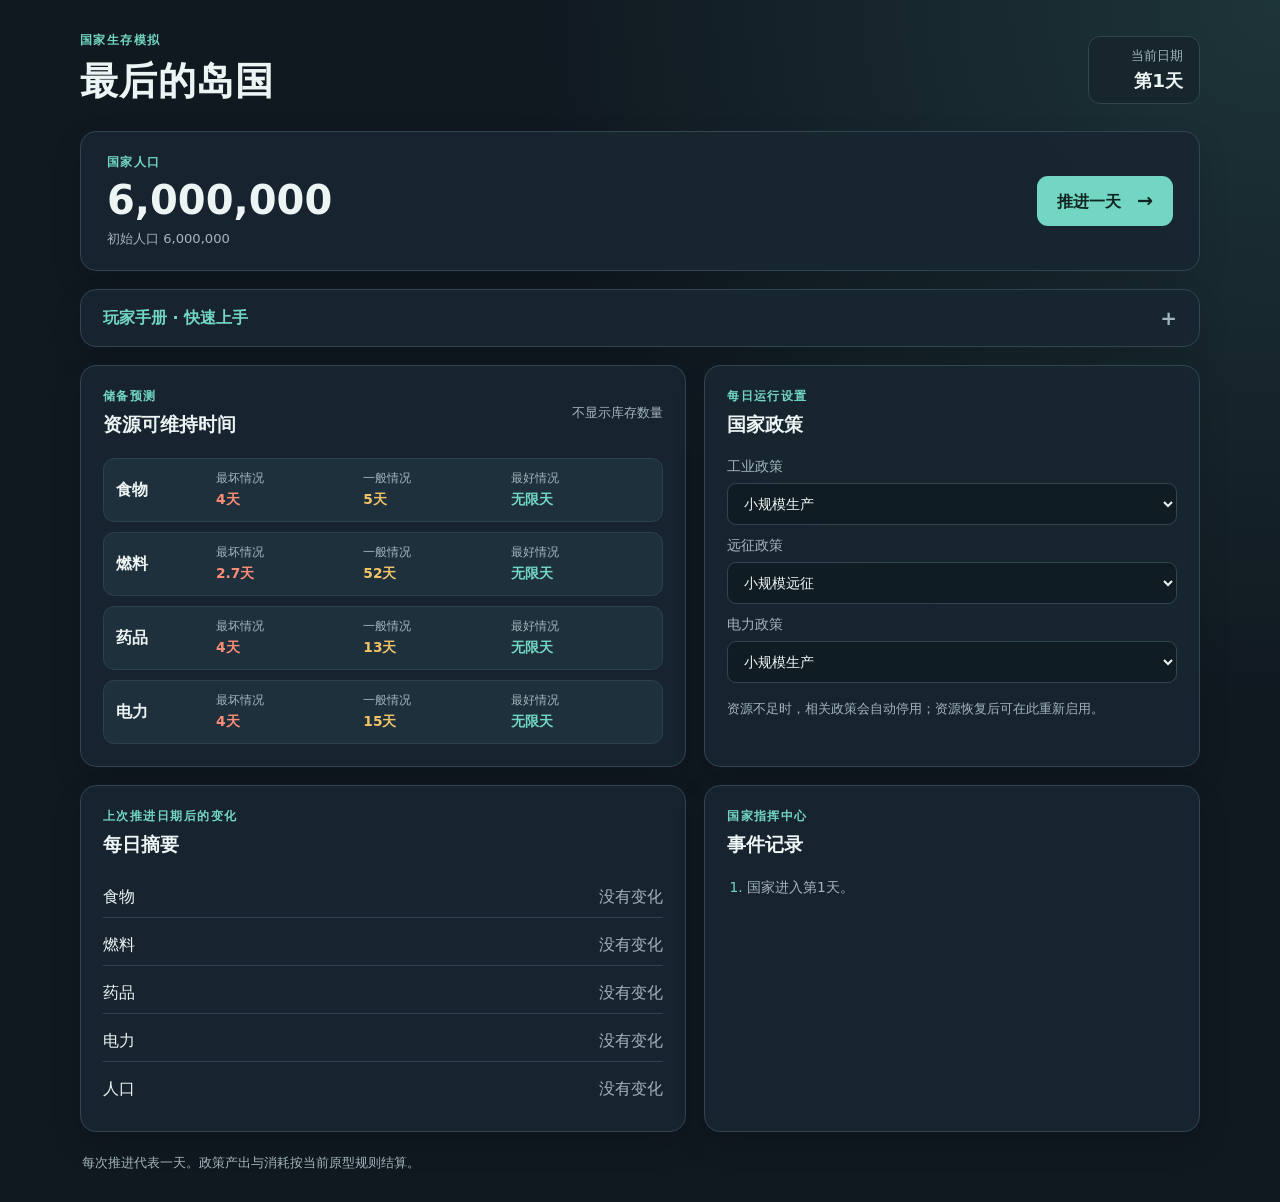
==== webgame/index.html @ 4c0531fa "Add files via upload" ====
<!doctype html>
<html lang="zh-CN">
<head>
  <meta charset="utf-8">
  <meta name="viewport" content="width=device-width, initial-scale=1">
  <meta name="theme-color" content="#101820">
  <title>最后的岛国</title>
  <link rel="stylesheet" href="style.css">
</head>
<body>
  <div class="page-shell">
    <header class="topbar">
      <div>
        <p class="eyebrow">国家生存模拟</p>
        <h1>最后的岛国</h1>
      </div>
      <div class="day-badge"><span>当前日期</span><strong id="day-number">第1天</strong></div>
    </header>

    <main>
      <section class="overview panel">
        <div>
          <p class="eyebrow">国家人口</p>
          <div class="population-number" id="population-number">6,000,000</div>
          <p class="muted">初始人口 <span id="initial-population">6,000,000</span></p>
        </div>
        <button class="advance-button" id="advance-button" type="button">推进一天 <span aria-hidden="true">→</span></button>
      </section>

      <details class="handbook panel">
        <summary>玩家手册 · 快速上手</summary>
        <div class="handbook-content">
          <section class="handbook-intro">
            <p class="eyebrow">你的身份：总统</p>
            <h3>守住最后的岛国</h3>
            <p>世界已经崩塌，你的岛国是最后幸存的国家之一。管理资源、制定政策，尽可能保护人民。</p>
            <p class="mission-line">你的任务：尽可能长久地生存下去。</p>
          </section>

          <section>
            <h3>1. 如何游玩</h3>
            <p>每次推进代表一天。查看状态，调整政策，推进一天，再根据结果调整策略。你可以在推进日期前随时更改政策，直到国家覆灭为止。</p>
            <ul>
              <li>查看国家状态与资源预测</li>
              <li>调整工业、远征和电力政策</li>
              <li>点击“推进一天”结算</li>
            </ul>
          </section>

          <section>
            <h3>2. 国家资源</h3>
            <ul class="resource-guide-list">
              <li><strong>食物</strong>：供养人口</li>
              <li><strong>燃料</strong>：用于发电和远征</li>
              <li><strong>电力</strong>：支持工业生产</li>
              <li><strong>药品</strong>：支持远征</li>
              <li><strong>人口</strong>：你必须保护的人民</li>
            </ul>
            <p class="muted-guide">资源不足会使相关政策停用；食物短缺会造成人口死亡。</p>
          </section>

          <section>
            <h3>3. 国家政策</h3>
            <p><strong>工业政策</strong>生产食物和药品，但会消耗电力。</p>
            <p><strong>电力政策</strong>消耗燃料并生产电力。</p>
            <p><strong>远征政策</strong>带回燃料，但会消耗燃料和药品。</p>
            <p>每项政策有停用、小规模、中规模和大规模四档。规模越大，产出和资源消耗通常越高；产出越多不一定越好。</p>
          </section>

          <section>
            <h3>4. 查看国家状态</h3>
            <p>状态页面显示当前日期、人口、当前政策、资源变化摘要，以及资源在不同情景下预计可维持的天数。库存具体数量不会显示，资源预测也不是保证结果。</p>
            <p>若资源即将耗尽，考虑先调整政策，再推进下一天。</p>
          </section>

          <section class="handbook-warning">
            <h3>5. 如何失败</h3>
            <p>当人口低于初始人口的20%时，国家覆灭。食物不足时，每天会损失初始人口的20%；保护人口是首要任务。</p>
          </section>

          <section>
            <h3>6. 总统建议</h3>
            <ul>
              <li>经常查看状态，留意食物短缺。</li>
              <li>工业生产需要电力，发电需要燃料。</li>
              <li>远征能带回燃料，但也会消耗燃料和药品。</li>
              <li>资源不足时政策会自动停用；补足资源后需要手动重新启用。</li>
              <li>规划时也要考虑下一天。</li>
            </ul>
          </section>

          <section>
            <h3>7. 好友挑战</h3>
            <p>可以和朋友分别管理各自的国家，比一比谁生存的天数更长；天数相同时，可比较剩余人口。</p>
            <p class="muted-guide">这是线下约定的挑战规则，游戏目前没有自动多人模式。</p>
          </section>

          <section class="handbook-finale">
            <p>你要做的不是追求最高产量，而是让国家继续生存。</p>
            <strong>祝你好运，总统。</strong>
          </section>
        </div>
      </details>

      <div class="content-grid">
        <section class="panel resource-panel">
          <div class="section-heading">
            <div>
              <p class="eyebrow">储备预测</p>
              <h2>资源可维持时间</h2>
            </div>
            <span class="heading-note">不显示库存数量</span>
          </div>
          <div class="resource-list" id="resource-list"></div>
        </section>

        <section class="panel policy-panel">
          <div class="section-heading">
            <div>
              <p class="eyebrow">每日运行设置</p>
              <h2>国家政策</h2>
            </div>
          </div>
          <div class="policy-controls">
            <label class="policy-control">
              <span>工业政策</span>
              <select id="industrial-policy" aria-label="工业政策"></select>
            </label>
            <label class="policy-control">
              <span>远征政策</span>
              <select id="expedition-policy" aria-label="远征政策"></select>
            </label>
            <label class="policy-control">
              <span>电力政策</span>
              <select id="electrical-policy" aria-label="电力政策"></select>
            </label>
          </div>
          <p class="policy-hint">资源不足时，相关政策会自动停用；资源恢复后可在此重新启用。</p>
        </section>

        <section class="panel summary-panel">
          <div class="section-heading">
            <div>
              <p class="eyebrow">上次推进日期后的变化</p>
              <h2>每日摘要</h2>
            </div>
          </div>
          <div id="daily-summary" class="summary-list"></div>
        </section>

        <section class="panel log-panel">
          <div class="section-heading">
            <div>
              <p class="eyebrow">国家指挥中心</p>
              <h2>事件记录</h2>
            </div>
          </div>
          <ol id="event-log" class="event-log" aria-live="polite"></ol>
        </section>
      </div>
    </main>
    <footer>每次推进代表一天。政策产出与消耗按当前原型规则结算。</footer>
  </div>
  <script src="game.js"></script>
</body>
</html>
---- webgame/style.css ----
:root {
  color-scheme: dark;
  --bg: #101820;
  --panel: #182630;
  --panel-raised: #1e303b;
  --line: #304550;
  --text: #edf4f4;
  --muted: #a3b5bb;
  --accent: #72d6c2;
  --accent-dark: #153c3b;
  --critical: #ff8d78;
  --moderate: #f0c36b;
  --abundant: #72d6c2;
}

* { box-sizing: border-box; }

body {
  margin: 0;
  min-width: 320px;
  background: radial-gradient(ellipse at top right, #1d3439 0, var(--bg) 48rem);
  color: var(--text);
  font-family: "Microsoft YaHei", "Noto Sans CJK SC", system-ui, sans-serif;
}

button, select { font: inherit; }

.page-shell { width: min(1120px, calc(100% - 36px)); margin: 0 auto; }
.topbar { display: flex; justify-content: space-between; align-items: center; padding: 32px 0 24px; }
.eyebrow { margin: 0 0 7px; color: var(--accent); font-size: 0.75rem; font-weight: 700; letter-spacing: 0.12em; }
h1, h2, p { margin-top: 0; }
h1 { margin-bottom: 0; font-size: clamp(1.7rem, 4vw, 2.4rem); letter-spacing: 0.02em; }
h2 { margin: 0; font-size: 1.16rem; }
.day-badge { display: grid; gap: 3px; min-width: 112px; padding: 10px 16px; border: 1px solid var(--line); border-radius: 12px; background: #17252d; text-align: right; }
.day-badge span, .muted, .heading-note, footer, .policy-hint { color: var(--muted); font-size: 0.82rem; }
.day-badge strong { font-size: 1.15rem; }
.panel { border: 1px solid var(--line); border-radius: 16px; background: color-mix(in srgb, var(--panel) 94%, transparent); box-shadow: 0 12px 32px #0000001c; }
.overview { display: flex; align-items: center; justify-content: space-between; gap: 20px; padding: 22px 26px; margin-bottom: 18px; }
.population-number { font-size: clamp(1.8rem, 5vw, 2.5rem); line-height: 1.1; font-weight: 750; font-variant-numeric: tabular-nums; }
.muted { margin: 8px 0 0; }
.advance-button { padding: 13px 20px; border: 0; border-radius: 11px; background: var(--accent); color: #102421; font-weight: 800; cursor: pointer; transition: transform 120ms ease, filter 120ms ease; }
.advance-button:hover { filter: brightness(1.08); transform: translateY(-1px); }
.advance-button:disabled { cursor: not-allowed; opacity: 0.45; transform: none; }
.advance-button span { margin-left: 10px; font-size: 1.2rem; }
.handbook { margin-bottom: 18px; overflow: hidden; }
.handbook summary { display: flex; justify-content: space-between; align-items: center; padding: 16px 22px; color: var(--accent); font-weight: 750; cursor: pointer; list-style: none; }
.handbook summary::-webkit-details-marker { display: none; }
.handbook summary::after { content: "+"; color: var(--muted); font-size: 1.25rem; }
.handbook[open] summary::after { content: "−"; }
.handbook-content { display: grid; grid-template-columns: repeat(2, minmax(0, 1fr)); gap: 14px; padding: 0 22px 22px; }
.handbook-content section { padding: 14px; border: 1px solid #2b414d; border-radius: 11px; background: var(--panel-raised); }
.handbook-content h3 { margin: 0 0 7px; color: var(--text); font-size: 0.9rem; }
.handbook-content p { margin: 0; color: var(--muted); font-size: 0.82rem; line-height: 1.6; }
.handbook-content p + p { margin-top: 8px; }
.handbook-content ul { display: grid; gap: 6px; margin: 10px 0 0; padding-left: 19px; color: var(--muted); font-size: 0.82rem; line-height: 1.55; }
.handbook-content li::marker { color: var(--accent); }
.handbook-content .handbook-intro { grid-column: 1 / -1; background: linear-gradient(120deg, #1d3a40, var(--panel-raised)); }
.handbook-intro h3 { margin-bottom: 8px; font-size: 1.12rem; }
.handbook-content .mission-line { margin-top: 12px; color: var(--accent); font-weight: 750; }
.handbook-content .muted-guide { margin-top: 10px; font-size: 0.76rem; }
.handbook-content .handbook-warning { border-color: #704b3e; }
.handbook-warning h3 { color: var(--critical); }
.handbook-content .handbook-finale { grid-column: 1 / -1; border-color: #3c635d; text-align: center; }
.handbook-finale strong { display: block; margin-top: 10px; color: var(--accent); font-size: 0.9rem; }
.content-grid { display: grid; grid-template-columns: 1.1fr 0.9fr; gap: 18px; }
.resource-panel, .policy-panel, .summary-panel, .log-panel { padding: 22px; }
.section-heading { display: flex; justify-content: space-between; align-items: center; gap: 12px; margin-bottom: 20px; }
.heading-note { white-space: nowrap; }
.resource-list { display: grid; gap: 10px; }
.resource-row { display: grid; grid-template-columns: 92px repeat(3, minmax(0, 1fr)); align-items: center; gap: 8px; padding: 12px; border: 1px solid #2b414d; border-radius: 11px; background: var(--panel-raised); }
.resource-name { font-weight: 700; }
.scenario { display: grid; gap: 5px; color: var(--muted); font-size: 0.72rem; }
.scenario strong { color: var(--text); font-size: 0.86rem; font-variant-numeric: tabular-nums; }
.scenario.worst strong { color: var(--critical); }
.scenario.ordinary strong { color: var(--moderate); }
.scenario.best strong { color: var(--abundant); }
.policy-controls { display: grid; gap: 12px; }
.policy-control { display: grid; gap: 7px; color: var(--muted); font-size: 0.85rem; }
select { width: 100%; padding: 11px 12px; border: 1px solid var(--line); border-radius: 9px; background: #101c23; color: var(--text); }
.policy-hint { margin: 16px 0 0; line-height: 1.55; }
.summary-list { display: grid; gap: 8px; }
.summary-row { display: flex; justify-content: space-between; gap: 12px; padding: 9px 0; border-bottom: 1px solid #2b414d; }
.summary-row:last-child { border-bottom: 0; }
.summary-state { color: var(--muted); }
.summary-state.up { color: var(--abundant); }
.summary-state.down { color: var(--critical); }
.event-log { display: flex; flex-direction: column-reverse; gap: 9px; max-height: 190px; overflow: auto; margin: 0; padding-left: 20px; color: var(--muted); font-size: 0.86rem; line-height: 1.45; }
.event-log li::marker { color: var(--accent); }
footer { padding: 22px 2px 30px; }

@media (max-width: 760px) {
  .content-grid { grid-template-columns: 1fr; }
  .handbook-content { grid-template-columns: 1fr; }
  .resource-row { grid-template-columns: 72px repeat(3, minmax(0, 1fr)); gap: 6px; padding: 10px 8px; }
  .scenario { font-size: 0.66rem; }
  .scenario strong { font-size: 0.78rem; }
}

@media (max-width: 440px) {
  .page-shell { width: min(100% - 22px, 1120px); }
  .topbar { padding-top: 22px; }
  .overview, .resource-panel, .policy-panel, .summary-panel, .log-panel { padding: 16px; }
  .resource-row { grid-template-columns: 1fr 1fr 1fr; }
  .resource-name { grid-column: 1 / -1; }
  .heading-note { white-space: normal; text-align: right; }
  .advance-button { padding: 12px 14px; }
}
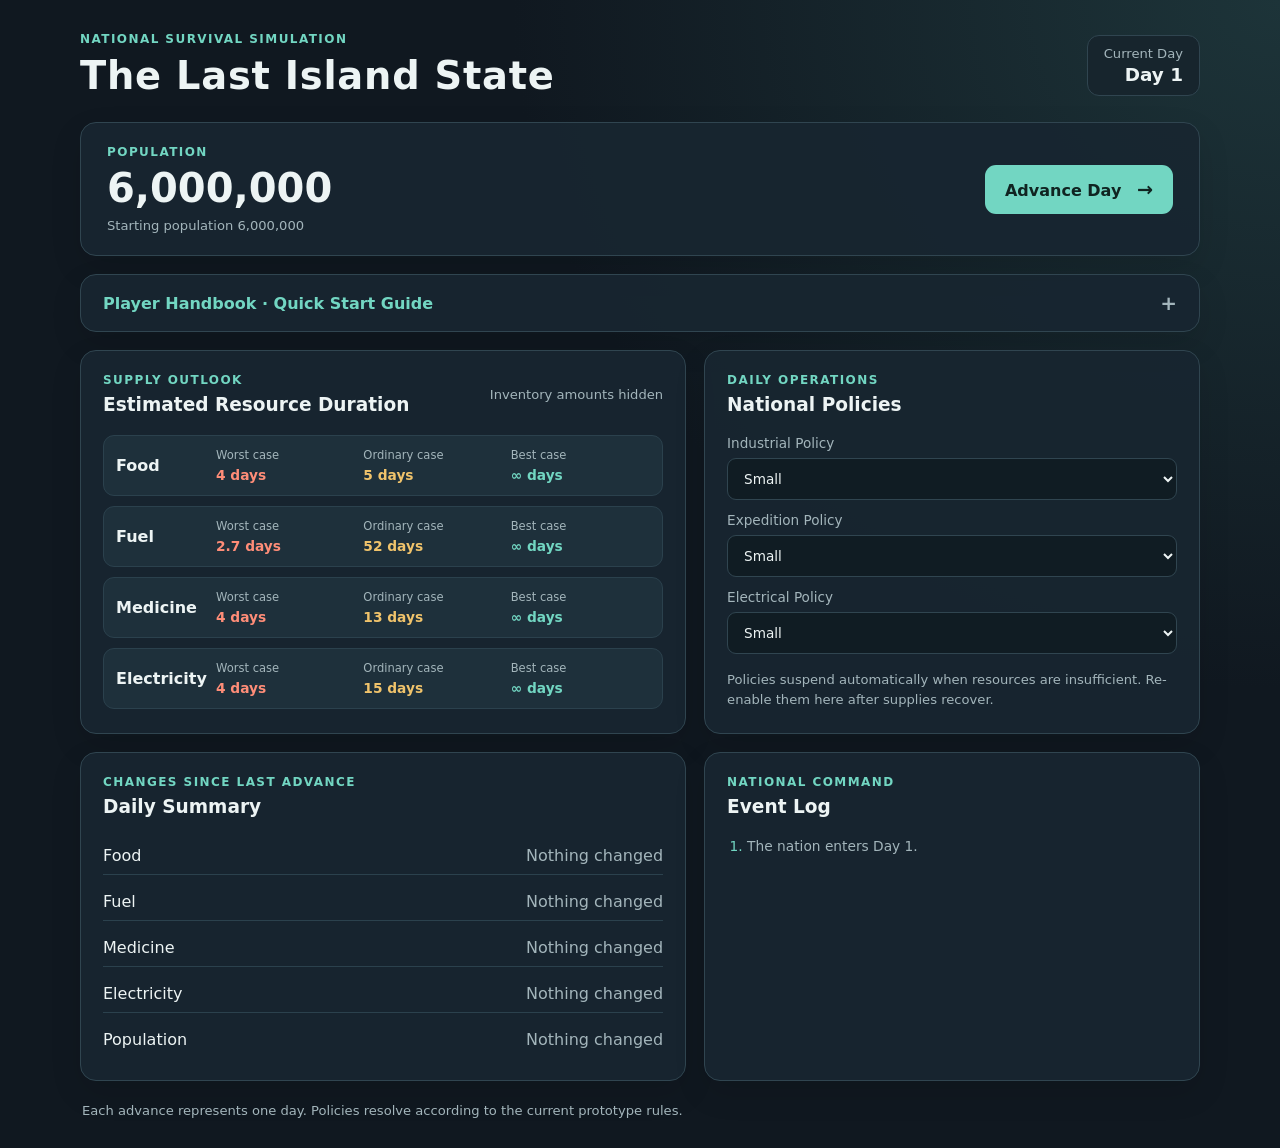
==== commit a6681acf: "Add files via upload" ====
--- a/webgame/index.html
+++ b/webgame/index.html
@@ -1,103 +1,104 @@
 <!doctype html>
-<html lang="zh-CN">
+<html lang="en">
 <head>
   <meta charset="utf-8">
   <meta name="viewport" content="width=device-width, initial-scale=1">
   <meta name="theme-color" content="#101820">
-  <title>最后的岛国</title>
+  <title>The Last Island State</title>
   <link rel="stylesheet" href="style.css">
 </head>
 <body>
   <div class="page-shell">
     <header class="topbar">
       <div>
-        <p class="eyebrow">国家生存模拟</p>
-        <h1>最后的岛国</h1>
+        <p class="eyebrow">NATIONAL SURVIVAL SIMULATION</p>
+        <h1>The Last Island State</h1>
       </div>
-      <div class="day-badge"><span>当前日期</span><strong id="day-number">第1天</strong></div>
+      <div class="day-badge"><span>Current Day</span><strong id="day-number">Day 1</strong></div>
     </header>
 
     <main>
       <section class="overview panel">
         <div>
-          <p class="eyebrow">国家人口</p>
+          <p class="eyebrow">POPULATION</p>
           <div class="population-number" id="population-number">6,000,000</div>
-          <p class="muted">初始人口 <span id="initial-population">6,000,000</span></p>
+          <p class="muted">Starting population <span id="initial-population">6,000,000</span></p>
         </div>
-        <button class="advance-button" id="advance-button" type="button">推进一天 <span aria-hidden="true">→</span></button>
+        <button class="advance-button" id="advance-button" type="button">Advance Day <span aria-hidden="true">→</span></button>
       </section>
 
       <details class="handbook panel">
-        <summary>玩家手册 · 快速上手</summary>
+        <summary>Player Handbook · Quick Start Guide</summary>
         <div class="handbook-content">
           <section class="handbook-intro">
-            <p class="eyebrow">你的身份：总统</p>
-            <h3>守住最后的岛国</h3>
-            <p>世界已经崩塌，你的岛国是最后幸存的国家之一。管理资源、制定政策，尽可能保护人民。</p>
-            <p class="mission-line">你的任务：尽可能长久地生存下去。</p>
+            <p class="eyebrow">YOUR ROLE: PRESIDENT</p>
+            <h3>Hold the Last Island</h3>
+            <p>The world has collapsed. Your island nation is one of the last surviving countries. Manage resources, set policies, and keep your people alive.</p>
+            <p class="mission-line">Your mission: survive as long as possible.</p>
           </section>
 
           <section>
-            <h3>1. 如何游玩</h3>
-            <p>每次推进代表一天。查看状态，调整政策，推进一天，再根据结果调整策略。你可以在推进日期前随时更改政策，直到国家覆灭为止。</p>
+            <h3>1. How to Play</h3>
+            <p>Each turn represents one day. Review your status, adjust policies, advance a day, then adapt to the results. You may change policies before advancing.</p>
             <ul>
-              <li>查看国家状态与资源预测</li>
-              <li>调整工业、远征和电力政策</li>
-              <li>点击“推进一天”结算</li>
+              <li>Check your national status and resource estimates.</li>
+              <li>Adjust Industrial, Expedition, and Electrical policies.</li>
+              <li>Select “Advance Day” to process the next day.</li>
             </ul>
           </section>
 
           <section>
-            <h3>2. 国家资源</h3>
+            <h3>2. National Resources</h3>
             <ul class="resource-guide-list">
-              <li><strong>食物</strong>：供养人口</li>
-              <li><strong>燃料</strong>：用于发电和远征</li>
-              <li><strong>电力</strong>：支持工业生产</li>
-              <li><strong>药品</strong>：支持远征</li>
-              <li><strong>人口</strong>：你必须保护的人民</li>
+              <li><strong>Food</strong>: feeds the population.</li>
+              <li><strong>Fuel</strong>: powers electricity production and expeditions.</li>
+              <li><strong>Electricity</strong>: supports industrial production.</li>
+              <li><strong>Medicine</strong>: supports expeditions.</li>
+              <li><strong>Population</strong>: the people you must protect.</li>
             </ul>
-            <p class="muted-guide">资源不足会使相关政策停用；食物短缺会造成人口死亡。</p>
+            <p class="muted-guide">Resource shortages can suspend policies. Food shortages cause deaths.</p>
           </section>
 
           <section>
-            <h3>3. 国家政策</h3>
-            <p><strong>工业政策</strong>生产食物和药品，但会消耗电力。</p>
-            <p><strong>电力政策</strong>消耗燃料并生产电力。</p>
-            <p><strong>远征政策</strong>带回燃料，但会消耗燃料和药品。</p>
-            <p>每项政策有停用、小规模、中规模和大规模四档。规模越大，产出和资源消耗通常越高；产出越多不一定越好。</p>
+            <h3>3. National Policies</h3>
+            <p><strong>Industrial Policy</strong> produces Food and Medicine, but consumes Electricity.</p>
+            <p><strong>Electrical Policy</strong> produces Electricity, but consumes Fuel.</p>
+            <p><strong>Expedition Policy</strong> brings back Fuel, but consumes Fuel and Medicine.</p>
+            <p>Each policy has None, Small, Moderate, and Large levels. Higher output usually means higher resource use. More production is not always better.</p>
           </section>
 
           <section>
-            <h3>4. 查看国家状态</h3>
-            <p>状态页面显示当前日期、人口、当前政策、资源变化摘要，以及资源在不同情景下预计可维持的天数。库存具体数量不会显示，资源预测也不是保证结果。</p>
-            <p>若资源即将耗尽，考虑先调整政策，再推进下一天。</p>
+            <h3>4. Understanding National Status</h3>
+            <p>The status panel shows the day, population, current policies, and resource changes. Supply estimates show Worst, Ordinary, and Best scenarios; exact inventory amounts are hidden. Estimates are predictions, not guarantees.</p>
+            <p>Worst assumes high consumption and no production. Ordinary adds one Large production batch to current stock, then estimates duration at Small consumption. Best assumes Large production continues each day with Small consumption.</p>
+            <p>If resources are running low, consider changing policies before advancing.</p>
           </section>
 
           <section class="handbook-warning">
-            <h3>5. 如何失败</h3>
-            <p>当人口低于初始人口的20%时，国家覆灭。食物不足时，每天会损失初始人口的20%；保护人口是首要任务。</p>
+            <h3>5. How to Lose</h3>
+            <p>Your nation falls when the population drops below 20% of its original size. If Food is insufficient, the population loses 20% of its original size that day. Protecting your people is the priority.</p>
           </section>
 
           <section>
-            <h3>6. 总统建议</h3>
+            <h3>6. Tips for New Presidents</h3>
             <ul>
-              <li>经常查看状态，留意食物短缺。</li>
-              <li>工业生产需要电力，发电需要燃料。</li>
-              <li>远征能带回燃料，但也会消耗燃料和药品。</li>
-              <li>资源不足时政策会自动停用；补足资源后需要手动重新启用。</li>
-              <li>规划时也要考虑下一天。</li>
+              <li>Check your status regularly and watch for Food shortages.</li>
+              <li>Industry needs Electricity; electricity production needs Fuel.</li>
+              <li>Expeditions can recover Fuel, but also consume Fuel and Medicine.</li>
+              <li>Policies suspend automatically when resources are insufficient. Re-enable them manually after supplies recover.</li>
+              <li>Plan for tomorrow, not just today.</li>
             </ul>
           </section>
 
           <section>
-            <h3>7. 好友挑战</h3>
-            <p>可以和朋友分别管理各自的国家，比一比谁生存的天数更长；天数相同时，可比较剩余人口。</p>
-            <p class="muted-guide">这是线下约定的挑战规则，游戏目前没有自动多人模式。</p>
+            <h3>7. Multiplayer Challenge</h3>
+            <p>Play with friends by managing separate countries. The player who survives the most days wins. If tied, compare remaining population.</p>
+            <p class="muted-guide">These are suggested house rules. The game does not currently include an automated multiplayer mode.</p>
           </section>
 
           <section class="handbook-finale">
-            <p>你要做的不是追求最高产量，而是让国家继续生存。</p>
-            <strong>祝你好运，总统。</strong>
+            <p>You are not trying to maximize production. You are trying to keep your nation alive.</p>
+            <strong>Good luck, Mr. President.</strong>
           </section>
         </div>
       </details>
@@ -106,10 +107,10 @@
         <section class="panel resource-panel">
           <div class="section-heading">
             <div>
-              <p class="eyebrow">储备预测</p>
-              <h2>资源可维持时间</h2>
+              <p class="eyebrow">SUPPLY OUTLOOK</p>
+              <h2>Estimated Resource Duration</h2>
             </div>
-            <span class="heading-note">不显示库存数量</span>
+            <span class="heading-note">Inventory amounts hidden</span>
           </div>
           <div class="resource-list" id="resource-list"></div>
         </section>
@@ -117,32 +118,32 @@
         <section class="panel policy-panel">
           <div class="section-heading">
             <div>
-              <p class="eyebrow">每日运行设置</p>
-              <h2>国家政策</h2>
+              <p class="eyebrow">DAILY OPERATIONS</p>
+              <h2>National Policies</h2>
             </div>
           </div>
           <div class="policy-controls">
             <label class="policy-control">
-              <span>工业政策</span>
-              <select id="industrial-policy" aria-label="工业政策"></select>
+              <span>Industrial Policy</span>
+              <select id="industrial-policy" aria-label="Industrial Policy"></select>
             </label>
             <label class="policy-control">
-              <span>远征政策</span>
-              <select id="expedition-policy" aria-label="远征政策"></select>
+              <span>Expedition Policy</span>
+              <select id="expedition-policy" aria-label="Expedition Policy"></select>
             </label>
             <label class="policy-control">
-              <span>电力政策</span>
-              <select id="electrical-policy" aria-label="电力政策"></select>
+              <span>Electrical Policy</span>
+              <select id="electrical-policy" aria-label="Electrical Policy"></select>
             </label>
           </div>
-          <p class="policy-hint">资源不足时，相关政策会自动停用；资源恢复后可在此重新启用。</p>
+          <p class="policy-hint">Policies suspend automatically when resources are insufficient. Re-enable them here after supplies recover.</p>
         </section>
 
         <section class="panel summary-panel">
           <div class="section-heading">
             <div>
-              <p class="eyebrow">上次推进日期后的变化</p>
-              <h2>每日摘要</h2>
+              <p class="eyebrow">CHANGES SINCE LAST ADVANCE</p>
+              <h2>Daily Summary</h2>
             </div>
           </div>
           <div id="daily-summary" class="summary-list"></div>
@@ -151,15 +152,15 @@
         <section class="panel log-panel">
           <div class="section-heading">
             <div>
-              <p class="eyebrow">国家指挥中心</p>
-              <h2>事件记录</h2>
+              <p class="eyebrow">NATIONAL COMMAND</p>
+              <h2>Event Log</h2>
             </div>
           </div>
           <ol id="event-log" class="event-log" aria-live="polite"></ol>
         </section>
       </div>
     </main>
-    <footer>每次推进代表一天。政策产出与消耗按当前原型规则结算。</footer>
+    <footer>Each advance represents one day. Policies resolve according to the current prototype rules.</footer>
   </div>
   <script src="game.js"></script>
 </body>
